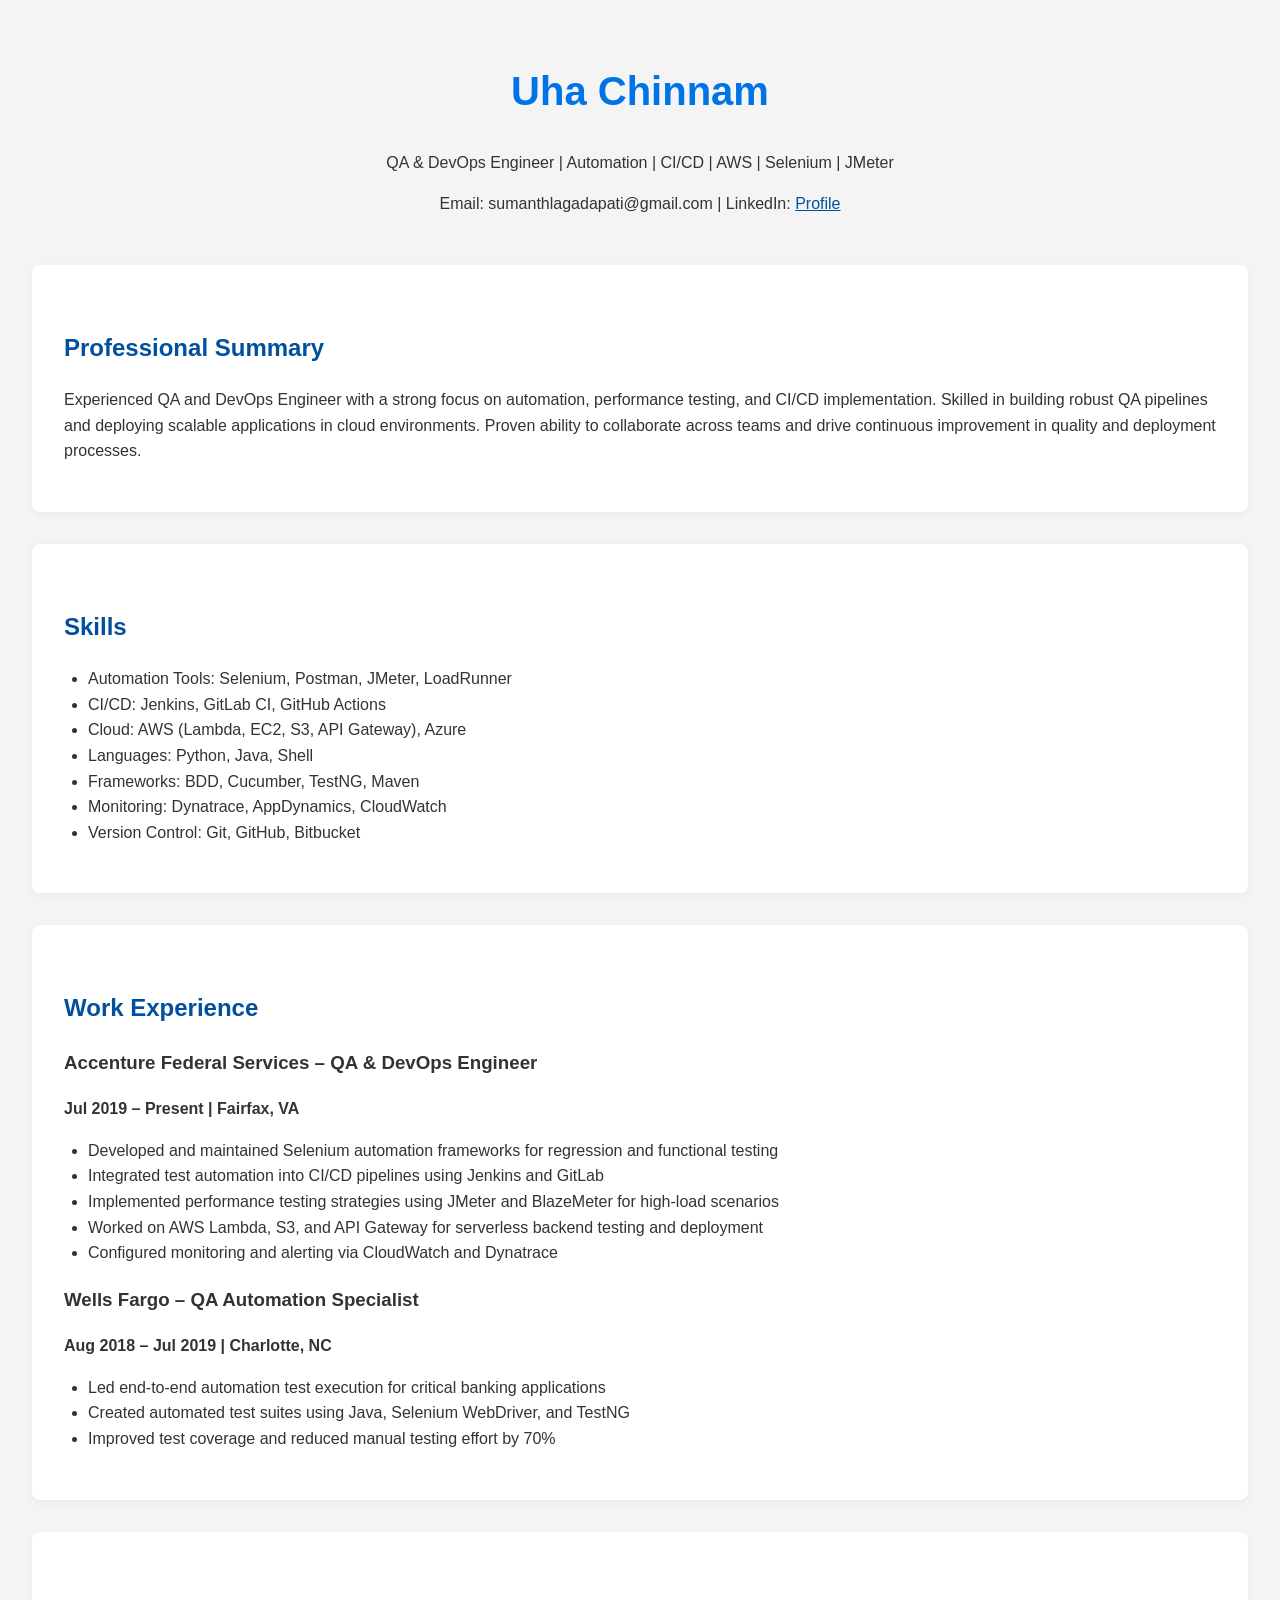
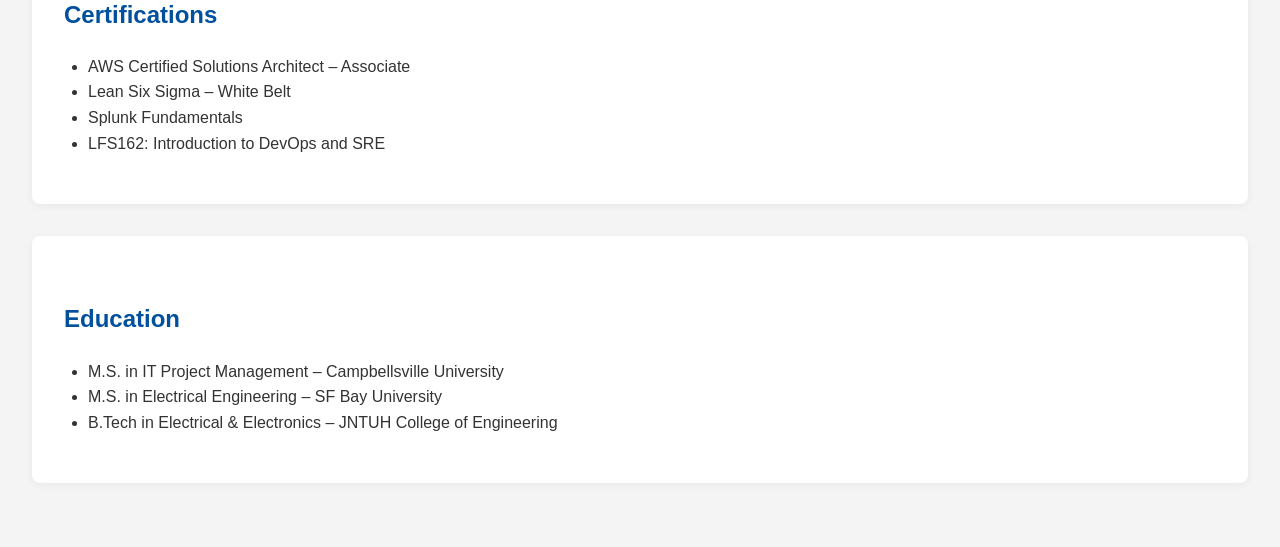
==== index.html @ 2aa6475f "Create index.html" ====
<!DOCTYPE html>
<html lang="en">
<head>
  <meta charset="UTF-8">
  <meta name="viewport" content="width=device-width, initial-scale=1.0">
  <title>Uha Chinnam | DevOps & QA Portfolio</title>
  <style>
    body { font-family: Arial, sans-serif; margin: 0; padding: 2rem; line-height: 1.6; background: #f4f4f4; color: #333; }
    header { text-align: center; margin-bottom: 3rem; }
    h1 { font-size: 2.5rem; color: #0073e6; }
    h2 { color: #00509e; margin-top: 2rem; }
    section { background: white; padding: 2rem; margin-bottom: 2rem; border-radius: 8px; box-shadow: 0 2px 8px rgba(0,0,0,0.05); }
    ul { list-style-type: disc; padding-left: 1.5rem; }
    a { color: #00509e; }
  </style>
</head>
<body>
  <header>
    <h1>Uha Chinnam</h1>
    <p>QA & DevOps Engineer | Automation | CI/CD | AWS | Selenium | JMeter</p>
    <p>Email: sumanthlagadapati@gmail.com | LinkedIn: <a href="https://linkedin.com/in/sumanthlagadapati">Profile</a></p>
  </header>

  <section>
    <h2>Professional Summary</h2>
    <p>Experienced QA and DevOps Engineer with a strong focus on automation, performance testing, and CI/CD implementation. Skilled in building robust QA pipelines and deploying scalable applications in cloud environments. Proven ability to collaborate across teams and drive continuous improvement in quality and deployment processes.</p>
  </section>

  <section>
    <h2>Skills</h2>
    <ul>
      <li>Automation Tools: Selenium, Postman, JMeter, LoadRunner</li>
      <li>CI/CD: Jenkins, GitLab CI, GitHub Actions</li>
      <li>Cloud: AWS (Lambda, EC2, S3, API Gateway), Azure</li>
      <li>Languages: Python, Java, Shell</li>
      <li>Frameworks: BDD, Cucumber, TestNG, Maven</li>
      <li>Monitoring: Dynatrace, AppDynamics, CloudWatch</li>
      <li>Version Control: Git, GitHub, Bitbucket</li>
    </ul>
  </section>

  <section>
    <h2>Work Experience</h2>
    <h3>Accenture Federal Services – QA & DevOps Engineer</h3>
    <p><strong>Jul 2019 – Present | Fairfax, VA</strong></p>
    <ul>
      <li>Developed and maintained Selenium automation frameworks for regression and functional testing</li>
      <li>Integrated test automation into CI/CD pipelines using Jenkins and GitLab</li>
      <li>Implemented performance testing strategies using JMeter and BlazeMeter for high-load scenarios</li>
      <li>Worked on AWS Lambda, S3, and API Gateway for serverless backend testing and deployment</li>
      <li>Configured monitoring and alerting via CloudWatch and Dynatrace</li>
    </ul>

    <h3>Wells Fargo – QA Automation Specialist</h3>
    <p><strong>Aug 2018 – Jul 2019 | Charlotte, NC</strong></p>
    <ul>
      <li>Led end-to-end automation test execution for critical banking applications</li>
      <li>Created automated test suites using Java, Selenium WebDriver, and TestNG</li>
      <li>Improved test coverage and reduced manual testing effort by 70%</li>
    </ul>
  </section>

  <section>
    <h2>Certifications</h2>
    <ul>
      <li>AWS Certified Solutions Architect – Associate</li>
      <li>Lean Six Sigma – White Belt</li>
      <li>Splunk Fundamentals</li>
      <li>LFS162: Introduction to DevOps and SRE</li>
    </ul>
  </section>

  <section>
    <h2>Education</h2>
    <ul>
      <li>M.S. in IT Project Management – Campbellsville University</li>
      <li>M.S. in Electrical Engineering – SF Bay University</li>
      <li>B.Tech in Electrical & Electronics – JNTUH College of Engineering</li>
    </ul>
  </section>
</body>
</html>
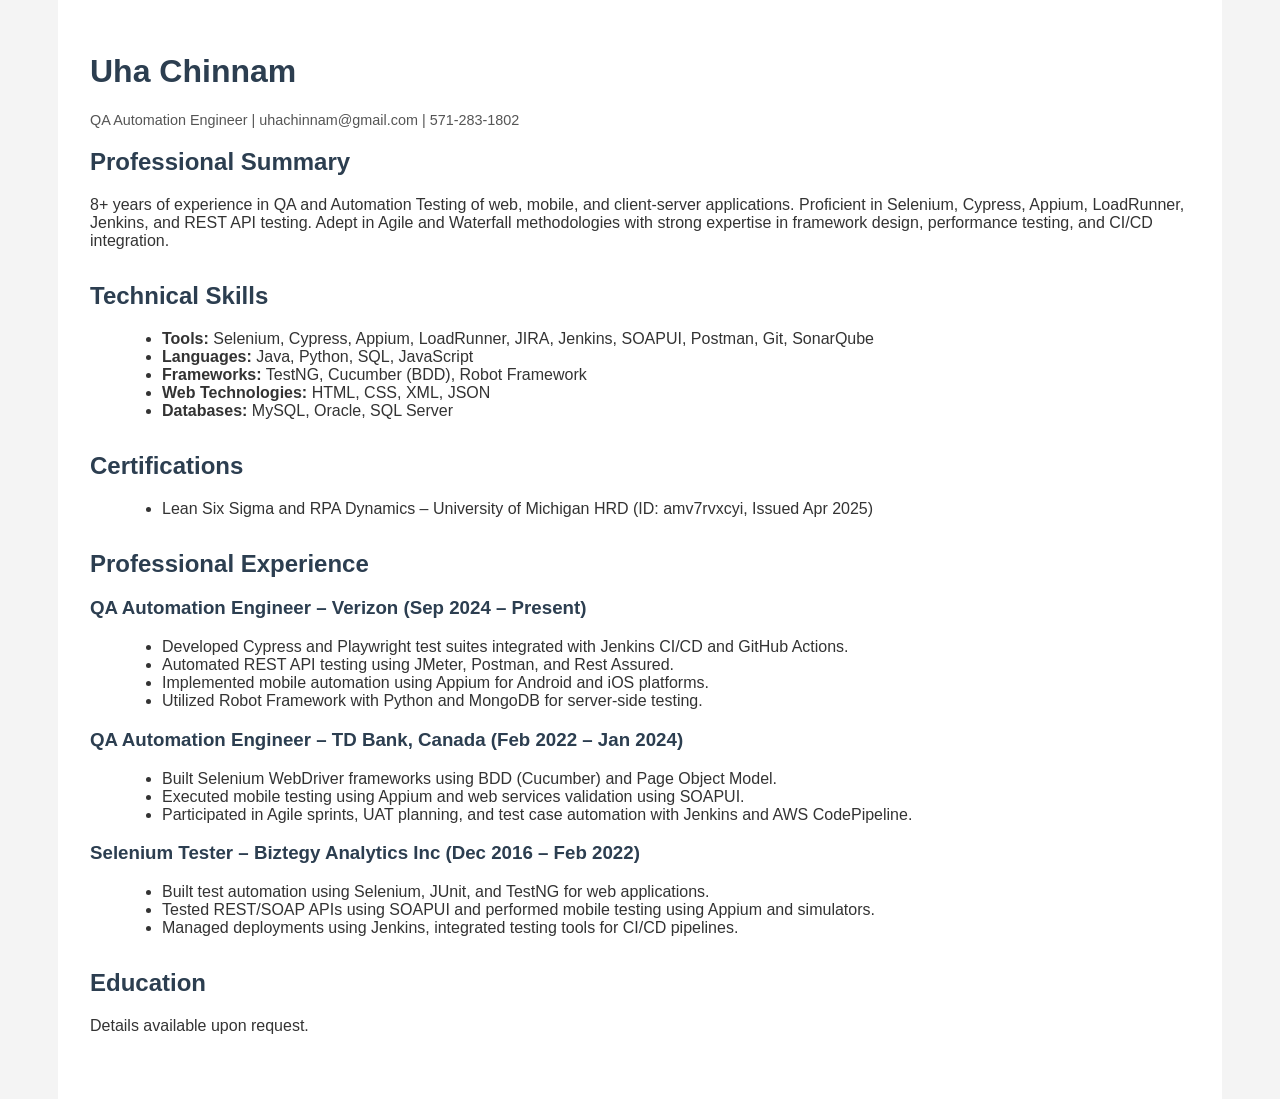
==== commit 88a06c5a: "Update index.html" ====
--- a/index.html
+++ b/index.html
@@ -1,82 +1,79 @@
 <!DOCTYPE html>
 <html lang="en">
 <head>
-  <meta charset="UTF-8">
-  <meta name="viewport" content="width=device-width, initial-scale=1.0">
-  <title>Uha Chinnam | DevOps & QA Portfolio</title>
-  <style>
-    body { font-family: Arial, sans-serif; margin: 0; padding: 2rem; line-height: 1.6; background: #f4f4f4; color: #333; }
-    header { text-align: center; margin-bottom: 3rem; }
-    h1 { font-size: 2.5rem; color: #0073e6; }
-    h2 { color: #00509e; margin-top: 2rem; }
-    section { background: white; padding: 2rem; margin-bottom: 2rem; border-radius: 8px; box-shadow: 0 2px 8px rgba(0,0,0,0.05); }
-    ul { list-style-type: disc; padding-left: 1.5rem; }
-    a { color: #00509e; }
-  </style>
+    <meta charset="UTF-8">
+    <meta name="viewport" content="width=device-width, initial-scale=1.0">
+    <title>Uha Chinnam | QA Automation Engineer</title>
+    <style>
+        body { font-family: Arial, sans-serif; margin: 0; padding: 0; background: #f4f4f4; color: #333; }
+        .container { width: 90%; max-width: 1100px; margin: auto; padding: 2rem; background: #fff; }
+        h1, h2, h3 { color: #2c3e50; }
+        .section { margin-bottom: 2rem; }
+        ul { list-style-type: disc; margin-left: 2rem; }
+        .contact { font-size: 0.9rem; color: #555; }
+    </style>
 </head>
 <body>
-  <header>
-    <h1>Uha Chinnam</h1>
-    <p>QA & DevOps Engineer | Automation | CI/CD | AWS | Selenium | JMeter</p>
-    <p>Email: sumanthlagadapati@gmail.com | LinkedIn: <a href="https://linkedin.com/in/sumanthlagadapati">Profile</a></p>
-  </header>
+<div class="container">
+    <header>
+        <h1>Uha Chinnam</h1>
+        <p class="contact">QA Automation Engineer | uhachinnam@gmail.com | 571-283-1802</p>
+    </header>
 
-  <section>
-    <h2>Professional Summary</h2>
-    <p>Experienced QA and DevOps Engineer with a strong focus on automation, performance testing, and CI/CD implementation. Skilled in building robust QA pipelines and deploying scalable applications in cloud environments. Proven ability to collaborate across teams and drive continuous improvement in quality and deployment processes.</p>
-  </section>
+    <section class="section">
+        <h2>Professional Summary</h2>
+        <p>8+ years of experience in QA and Automation Testing of web, mobile, and client-server applications. Proficient in Selenium, Cypress, Appium, LoadRunner, Jenkins, and REST API testing. Adept in Agile and Waterfall methodologies with strong expertise in framework design, performance testing, and CI/CD integration.</p>
+    </section>
 
-  <section>
-    <h2>Skills</h2>
-    <ul>
-      <li>Automation Tools: Selenium, Postman, JMeter, LoadRunner</li>
-      <li>CI/CD: Jenkins, GitLab CI, GitHub Actions</li>
-      <li>Cloud: AWS (Lambda, EC2, S3, API Gateway), Azure</li>
-      <li>Languages: Python, Java, Shell</li>
-      <li>Frameworks: BDD, Cucumber, TestNG, Maven</li>
-      <li>Monitoring: Dynatrace, AppDynamics, CloudWatch</li>
-      <li>Version Control: Git, GitHub, Bitbucket</li>
-    </ul>
-  </section>
+    <section class="section">
+        <h2>Technical Skills</h2>
+        <ul>
+            <li><strong>Tools:</strong> Selenium, Cypress, Appium, LoadRunner, JIRA, Jenkins, SOAPUI, Postman, Git, SonarQube</li>
+            <li><strong>Languages:</strong> Java, Python, SQL, JavaScript</li>
+            <li><strong>Frameworks:</strong> TestNG, Cucumber (BDD), Robot Framework</li>
+            <li><strong>Web Technologies:</strong> HTML, CSS, XML, JSON</li>
+            <li><strong>Databases:</strong> MySQL, Oracle, SQL Server</li>
+        </ul>
+    </section>
 
-  <section>
-    <h2>Work Experience</h2>
-    <h3>Accenture Federal Services – QA & DevOps Engineer</h3>
-    <p><strong>Jul 2019 – Present | Fairfax, VA</strong></p>
-    <ul>
-      <li>Developed and maintained Selenium automation frameworks for regression and functional testing</li>
-      <li>Integrated test automation into CI/CD pipelines using Jenkins and GitLab</li>
-      <li>Implemented performance testing strategies using JMeter and BlazeMeter for high-load scenarios</li>
-      <li>Worked on AWS Lambda, S3, and API Gateway for serverless backend testing and deployment</li>
-      <li>Configured monitoring and alerting via CloudWatch and Dynatrace</li>
-    </ul>
+    <section class="section">
+        <h2>Certifications</h2>
+        <ul>
+            <li>Lean Six Sigma and RPA Dynamics – University of Michigan HRD (ID: amv7rvxcyi, Issued Apr 2025)</li>
+        </ul>
+    </section>
 
-    <h3>Wells Fargo – QA Automation Specialist</h3>
-    <p><strong>Aug 2018 – Jul 2019 | Charlotte, NC</strong></p>
-    <ul>
-      <li>Led end-to-end automation test execution for critical banking applications</li>
-      <li>Created automated test suites using Java, Selenium WebDriver, and TestNG</li>
-      <li>Improved test coverage and reduced manual testing effort by 70%</li>
-    </ul>
-  </section>
+    <section class="section">
+        <h2>Professional Experience</h2>
 
-  <section>
-    <h2>Certifications</h2>
-    <ul>
-      <li>AWS Certified Solutions Architect – Associate</li>
-      <li>Lean Six Sigma – White Belt</li>
-      <li>Splunk Fundamentals</li>
-      <li>LFS162: Introduction to DevOps and SRE</li>
-    </ul>
-  </section>
+        <h3>QA Automation Engineer – Verizon (Sep 2024 – Present)</h3>
+        <ul>
+            <li>Developed Cypress and Playwright test suites integrated with Jenkins CI/CD and GitHub Actions.</li>
+            <li>Automated REST API testing using JMeter, Postman, and Rest Assured.</li>
+            <li>Implemented mobile automation using Appium for Android and iOS platforms.</li>
+            <li>Utilized Robot Framework with Python and MongoDB for server-side testing.</li>
+        </ul>
 
-  <section>
-    <h2>Education</h2>
-    <ul>
-      <li>M.S. in IT Project Management – Campbellsville University</li>
-      <li>M.S. in Electrical Engineering – SF Bay University</li>
-      <li>B.Tech in Electrical & Electronics – JNTUH College of Engineering</li>
-    </ul>
-  </section>
+        <h3>QA Automation Engineer – TD Bank, Canada (Feb 2022 – Jan 2024)</h3>
+        <ul>
+            <li>Built Selenium WebDriver frameworks using BDD (Cucumber) and Page Object Model.</li>
+            <li>Executed mobile testing using Appium and web services validation using SOAPUI.</li>
+            <li>Participated in Agile sprints, UAT planning, and test case automation with Jenkins and AWS CodePipeline.</li>
+        </ul>
+
+        <h3>Selenium Tester – Biztegy Analytics Inc (Dec 2016 – Feb 2022)</h3>
+        <ul>
+            <li>Built test automation using Selenium, JUnit, and TestNG for web applications.</li>
+            <li>Tested REST/SOAP APIs using SOAPUI and performed mobile testing using Appium and simulators.</li>
+            <li>Managed deployments using Jenkins, integrated testing tools for CI/CD pipelines.</li>
+        </ul>
+    </section>
+
+    <section class="section">
+        <h2>Education</h2>
+        <p>Details available upon request.</p>
+    </section>
+
+</div>
 </body>
 </html>
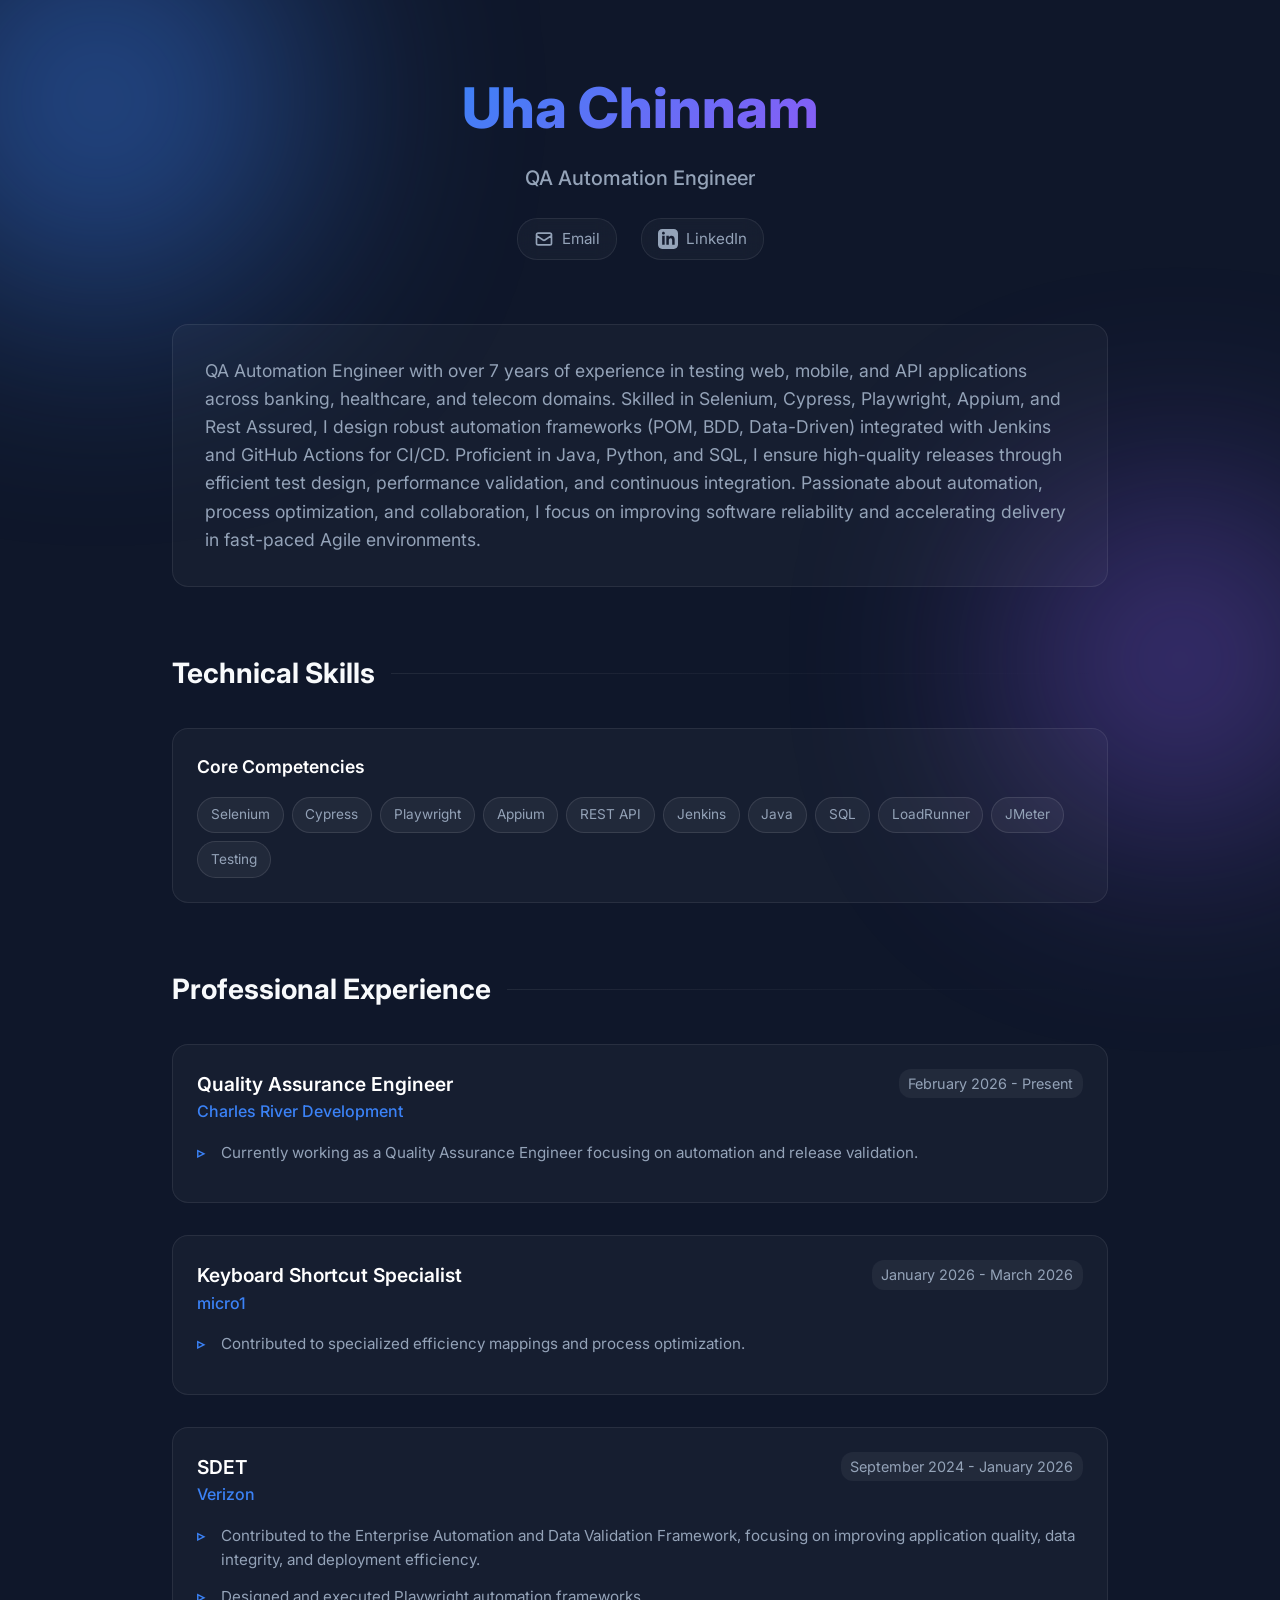
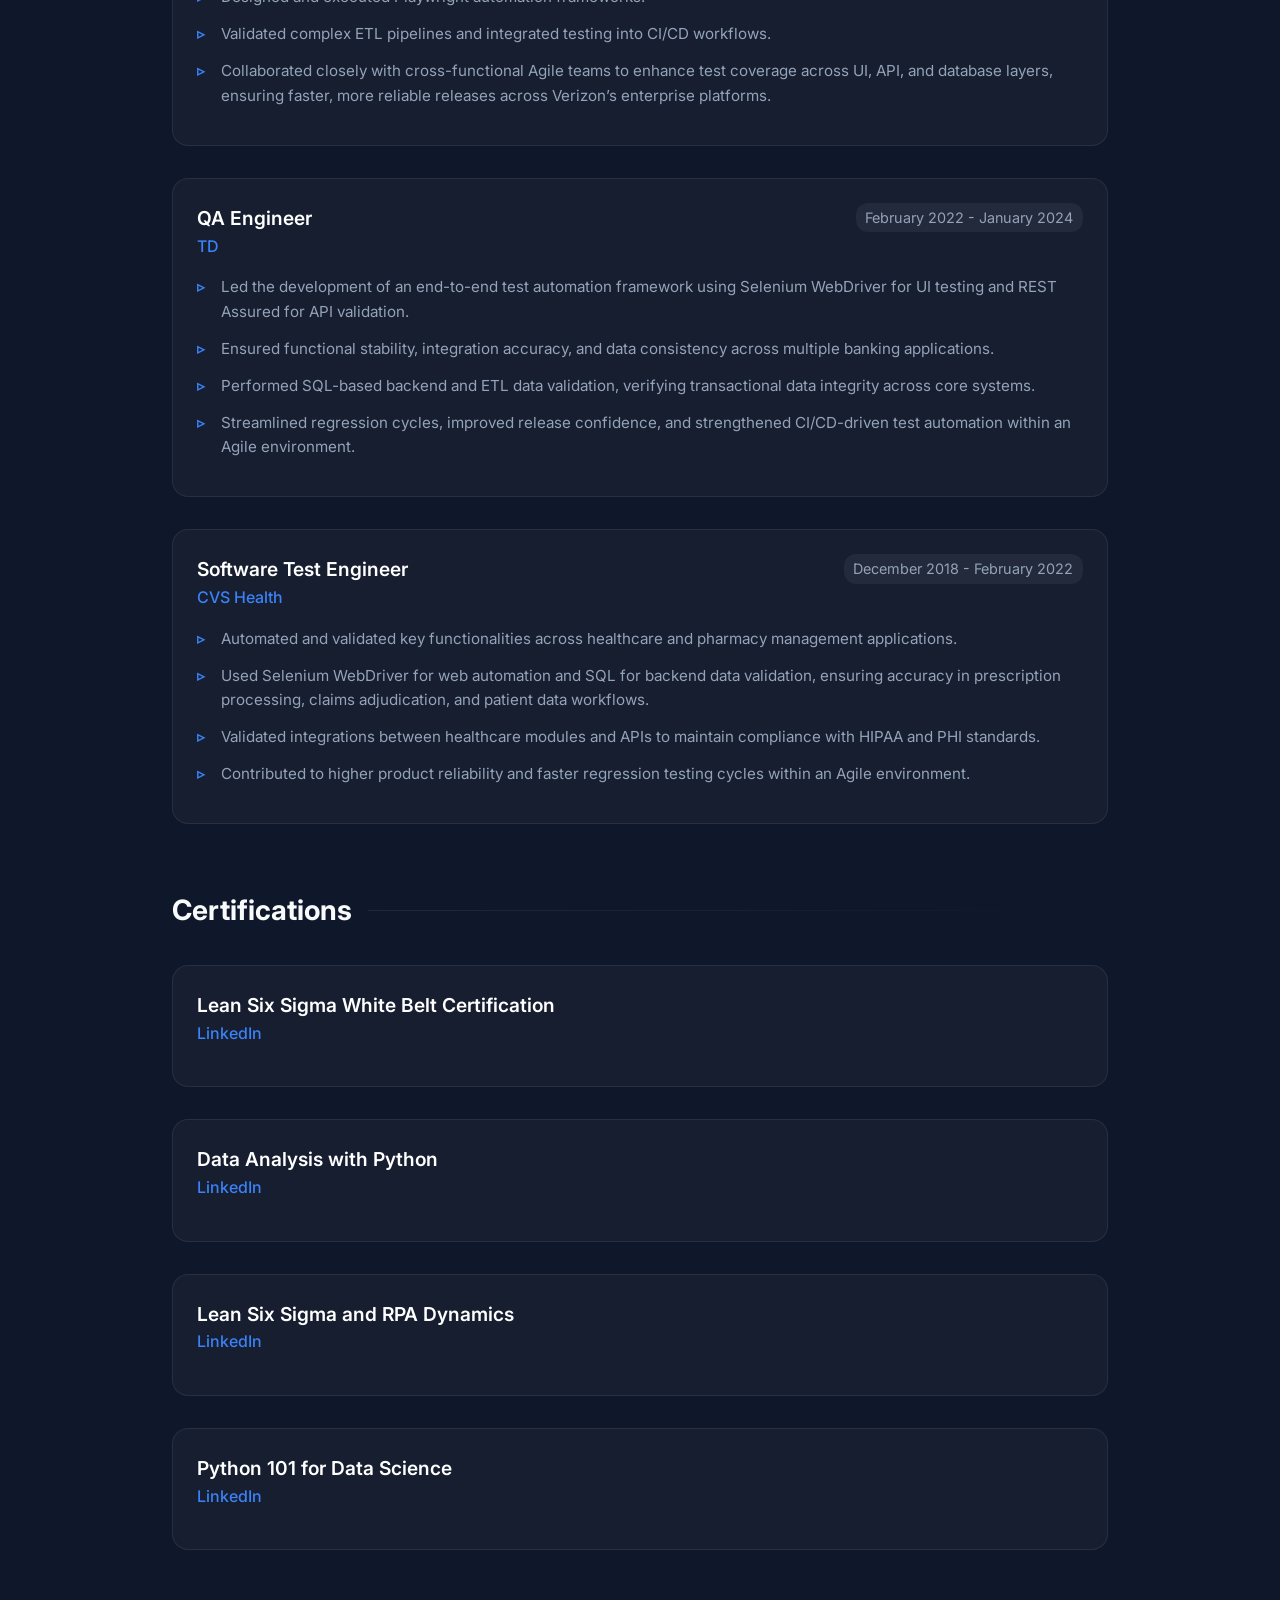
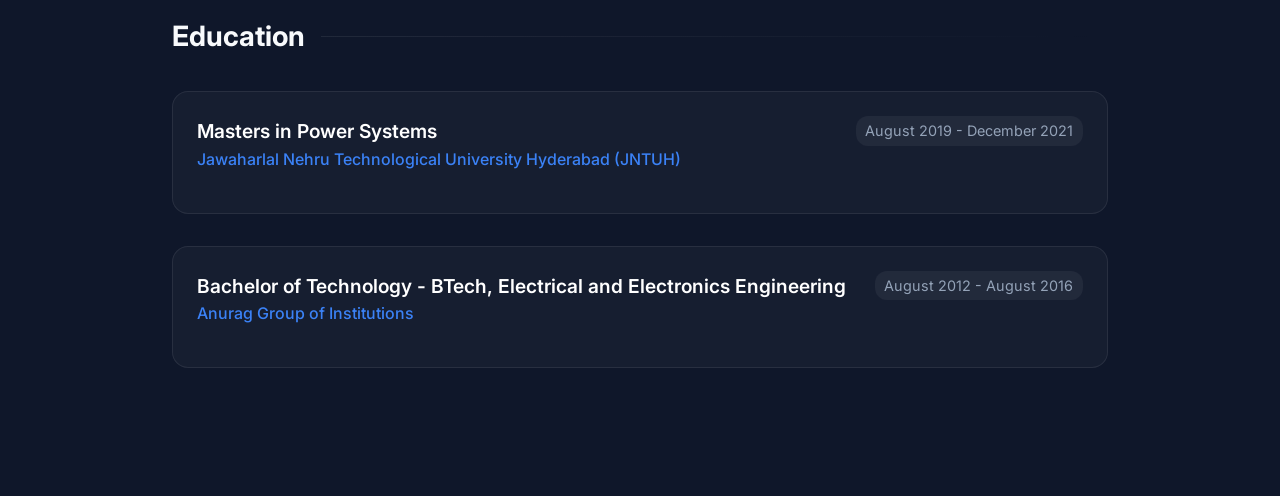
==== commit 02e04bdf: "Update portfolio design and LinkedIn data" ====
--- a/index.html
+++ b/index.html
@@ -4,76 +4,268 @@
     <meta charset="UTF-8">
     <meta name="viewport" content="width=device-width, initial-scale=1.0">
     <title>Uha Chinnam | QA Automation Engineer</title>
-    <style>
-        body { font-family: Arial, sans-serif; margin: 0; padding: 0; background: #f4f4f4; color: #333; }
-        .container { width: 90%; max-width: 1100px; margin: auto; padding: 2rem; background: #fff; }
-        h1, h2, h3 { color: #2c3e50; }
-        .section { margin-bottom: 2rem; }
-        ul { list-style-type: disc; margin-left: 2rem; }
-        .contact { font-size: 0.9rem; color: #555; }
-    </style>
+    <!-- Google Fonts -->
+    <link rel="preconnect" href="https://fonts.googleapis.com">
+    <link rel="preconnect" href="https://fonts.gstatic.com" crossorigin>
+    <link href="https://fonts.googleapis.com/css2?family=Inter:wght@300;400;500;600;700;800&display=swap" rel="stylesheet">
+    <link rel="stylesheet" href="static/style.css">
+    
+    <!-- SEO Optimization -->
+    <meta name="description" content="QA Automation Engineer with over 7 years of experience in testing web, mobile, and API applications across banking, healthcare, and telecom domains. S...">
 </head>
 <body>
-<div class="container">
-    <header>
-        <h1>Uha Chinnam</h1>
-        <p class="contact">QA Automation Engineer | uhachinnam@gmail.com | 571-283-1802</p>
-    </header>
-
-    <section class="section">
-        <h2>Professional Summary</h2>
-        <p>8+ years of experience in QA and Automation Testing of web, mobile, and client-server applications. Proficient in Selenium, Cypress, Appium, LoadRunner, Jenkins, and REST API testing. Adept in Agile and Waterfall methodologies with strong expertise in framework design, performance testing, and CI/CD integration.</p>
-    </section>
-
-    <section class="section">
-        <h2>Technical Skills</h2>
-        <ul>
-            <li><strong>Tools:</strong> Selenium, Cypress, Appium, LoadRunner, JIRA, Jenkins, SOAPUI, Postman, Git, SonarQube</li>
-            <li><strong>Languages:</strong> Java, Python, SQL, JavaScript</li>
-            <li><strong>Frameworks:</strong> TestNG, Cucumber (BDD), Robot Framework</li>
-            <li><strong>Web Technologies:</strong> HTML, CSS, XML, JSON</li>
-            <li><strong>Databases:</strong> MySQL, Oracle, SQL Server</li>
-        </ul>
-    </section>
-
-    <section class="section">
-        <h2>Certifications</h2>
-        <ul>
-            <li>Lean Six Sigma and RPA Dynamics – University of Michigan HRD (ID: amv7rvxcyi, Issued Apr 2025)</li>
-        </ul>
-    </section>
-
-    <section class="section">
-        <h2>Professional Experience</h2>
-
-        <h3>QA Automation Engineer – Verizon (Sep 2024 – Present)</h3>
-        <ul>
-            <li>Developed Cypress and Playwright test suites integrated with Jenkins CI/CD and GitHub Actions.</li>
-            <li>Automated REST API testing using JMeter, Postman, and Rest Assured.</li>
-            <li>Implemented mobile automation using Appium for Android and iOS platforms.</li>
-            <li>Utilized Robot Framework with Python and MongoDB for server-side testing.</li>
-        </ul>
-
-        <h3>QA Automation Engineer – TD Bank, Canada (Feb 2022 – Jan 2024)</h3>
-        <ul>
-            <li>Built Selenium WebDriver frameworks using BDD (Cucumber) and Page Object Model.</li>
-            <li>Executed mobile testing using Appium and web services validation using SOAPUI.</li>
-            <li>Participated in Agile sprints, UAT planning, and test case automation with Jenkins and AWS CodePipeline.</li>
-        </ul>
-
-        <h3>Selenium Tester – Biztegy Analytics Inc (Dec 2016 – Feb 2022)</h3>
-        <ul>
-            <li>Built test automation using Selenium, JUnit, and TestNG for web applications.</li>
-            <li>Tested REST/SOAP APIs using SOAPUI and performed mobile testing using Appium and simulators.</li>
-            <li>Managed deployments using Jenkins, integrated testing tools for CI/CD pipelines.</li>
-        </ul>
-    </section>
-
-    <section class="section">
-        <h2>Education</h2>
-        <p>Details available upon request.</p>
-    </section>
-
-</div>
+    <!-- Background Effects -->
+    <div class="bg-blob blob-1"></div>
+    <div class="bg-blob blob-2"></div>
+
+    <div class="container">
+        <!-- Header Section -->
+        <header>
+            <h1>Uha Chinnam</h1>
+            <div class="title-role">QA Automation Engineer</div>
+            <div class="contact-info">
+                
+                <a href="mailto:uhachinnam@gmail.com" class="contact-link">
+                    <svg width="20" height="20" fill="none" stroke="currentColor" viewBox="0 0 24 24"><path stroke-linecap="round" stroke-linejoin="round" stroke-width="2" d="M3 8l7.89 5.26a2 2 0 002.22 0L21 8M5 19h14a2 2 0 002-2V7a2 2 0 00-2-2H5a2 2 0 00-2 2v10a2 2 0 002 2z"></path></svg>
+                    Email
+                </a>
+                
+                
+                
+                
+                <a href="https://www.linkedin.com/in/uha-chinnam" target="_blank" rel="noopener noreferrer" class="contact-link">
+                    <svg width="20" height="20" fill="currentColor" viewBox="0 0 24 24"><path d="M19 0h-14c-2.761 0-5 2.239-5 5v14c0 2.761 2.239 5 5 5h14c2.762 0 5-2.239 5-5v-14c0-2.761-2.238-5-5-5zm-11 19h-3v-11h3v11zm-1.5-12.268c-.966 0-1.75-.79-1.75-1.764s.784-1.764 1.75-1.764 1.75.79 1.75 1.764-.783 1.764-1.75 1.764zm13.5 12.268h-3v-5.604c0-3.368-4-3.113-4 0v5.604h-3v-11h3v1.765c1.396-2.586 7-2.777 7 2.476v6.759z"/></svg>
+                    LinkedIn
+                </a>
+                
+            </div>
+        </header>
+
+        <!-- Professional Summary -->
+        <section>
+            <div class="summary-text">
+                QA Automation Engineer with over 7 years of experience in testing web, mobile, and API applications across banking, healthcare, and telecom domains. Skilled in Selenium, Cypress, Playwright, Appium, and Rest Assured, I design robust automation frameworks (POM, BDD, Data-Driven) integrated with Jenkins and GitHub Actions for CI/CD. Proficient in Java, Python, and SQL, I ensure high-quality releases through efficient test design, performance validation, and continuous integration. Passionate about automation, process optimization, and collaboration, I focus on improving software reliability and accelerating delivery in fast-paced Agile environments.
+            </div>
+        </section>
+
+        <!-- Technical Skills -->
+        <section>
+            <h2>Technical Skills</h2>
+            <div class="skills-grid">
+                
+                <div class="glass-card">
+                    <h3>Core Competencies</h3>
+                    <div class="tag-list">
+                        
+                        <span class="tag">Selenium</span>
+                        
+                        <span class="tag">Cypress</span>
+                        
+                        <span class="tag">Playwright</span>
+                        
+                        <span class="tag">Appium</span>
+                        
+                        <span class="tag">REST API</span>
+                        
+                        <span class="tag">Jenkins</span>
+                        
+                        <span class="tag">Java</span>
+                        
+                        <span class="tag">SQL</span>
+                        
+                        <span class="tag">LoadRunner</span>
+                        
+                        <span class="tag">JMeter</span>
+                        
+                        <span class="tag">Testing</span>
+                        
+                    </div>
+                </div>
+                
+            </div>
+        </section>
+
+        <!-- Experience -->
+        <section>
+            <h2>Professional Experience</h2>
+            <div class="experience-list">
+                
+                <div class="glass-card">
+                    <div class="exp-header">
+                        <div>
+                            <div class="exp-role">Quality Assurance Engineer</div>
+                            <div class="exp-company">Charles River Development</div>
+                        </div>
+                        <div class="exp-date">February 2026 - Present</div>
+                    </div>
+                    <ul class="exp-details">
+                        
+                        <li>Currently working as a Quality Assurance Engineer focusing on automation and release validation.</li>
+                        
+                    </ul>
+                </div>
+                
+                <div class="glass-card">
+                    <div class="exp-header">
+                        <div>
+                            <div class="exp-role">Keyboard Shortcut Specialist</div>
+                            <div class="exp-company">micro1</div>
+                        </div>
+                        <div class="exp-date">January 2026 - March 2026</div>
+                    </div>
+                    <ul class="exp-details">
+                        
+                        <li>Contributed to specialized efficiency mappings and process optimization.</li>
+                        
+                    </ul>
+                </div>
+                
+                <div class="glass-card">
+                    <div class="exp-header">
+                        <div>
+                            <div class="exp-role">SDET</div>
+                            <div class="exp-company">Verizon</div>
+                        </div>
+                        <div class="exp-date">September 2024 - January 2026</div>
+                    </div>
+                    <ul class="exp-details">
+                        
+                        <li>Contributed to the Enterprise Automation and Data Validation Framework, focusing on improving application quality, data integrity, and deployment efficiency.</li>
+                        
+                        <li>Designed and executed Playwright automation frameworks.</li>
+                        
+                        <li>Validated complex ETL pipelines and integrated testing into CI/CD workflows.</li>
+                        
+                        <li>Collaborated closely with cross-functional Agile teams to enhance test coverage across UI, API, and database layers, ensuring faster, more reliable releases across Verizon’s enterprise platforms.</li>
+                        
+                    </ul>
+                </div>
+                
+                <div class="glass-card">
+                    <div class="exp-header">
+                        <div>
+                            <div class="exp-role">QA Engineer</div>
+                            <div class="exp-company">TD</div>
+                        </div>
+                        <div class="exp-date">February 2022 - January 2024</div>
+                    </div>
+                    <ul class="exp-details">
+                        
+                        <li>Led the development of an end-to-end test automation framework using Selenium WebDriver for UI testing and REST Assured for API validation.</li>
+                        
+                        <li>Ensured functional stability, integration accuracy, and data consistency across multiple banking applications.</li>
+                        
+                        <li>Performed SQL-based backend and ETL data validation, verifying transactional data integrity across core systems.</li>
+                        
+                        <li>Streamlined regression cycles, improved release confidence, and strengthened CI/CD-driven test automation within an Agile environment.</li>
+                        
+                    </ul>
+                </div>
+                
+                <div class="glass-card">
+                    <div class="exp-header">
+                        <div>
+                            <div class="exp-role">Software Test Engineer</div>
+                            <div class="exp-company">CVS Health</div>
+                        </div>
+                        <div class="exp-date">December 2018 - February 2022</div>
+                    </div>
+                    <ul class="exp-details">
+                        
+                        <li>Automated and validated key functionalities across healthcare and pharmacy management applications.</li>
+                        
+                        <li>Used Selenium WebDriver for web automation and SQL for backend data validation, ensuring accuracy in prescription processing, claims adjudication, and patient data workflows.</li>
+                        
+                        <li>Validated integrations between healthcare modules and APIs to maintain compliance with HIPAA and PHI standards.</li>
+                        
+                        <li>Contributed to higher product reliability and faster regression testing cycles within an Agile environment.</li>
+                        
+                    </ul>
+                </div>
+                
+            </div>
+        </section>
+
+        <!-- Certifications -->
+        
+        <section>
+            <h2>Certifications</h2>
+            <div class="experience-list">
+                
+                <div class="glass-card">
+                    <div class="exp-header">
+                        <div>
+                            <div class="exp-role">Lean Six Sigma White Belt Certification</div>
+                            <div class="exp-company">LinkedIn</div>
+                        </div>
+                    </div>
+                    
+                </div>
+                
+                <div class="glass-card">
+                    <div class="exp-header">
+                        <div>
+                            <div class="exp-role">Data Analysis with Python</div>
+                            <div class="exp-company">LinkedIn</div>
+                        </div>
+                    </div>
+                    
+                </div>
+                
+                <div class="glass-card">
+                    <div class="exp-header">
+                        <div>
+                            <div class="exp-role">Lean Six Sigma and RPA Dynamics</div>
+                            <div class="exp-company">LinkedIn</div>
+                        </div>
+                    </div>
+                    
+                </div>
+                
+                <div class="glass-card">
+                    <div class="exp-header">
+                        <div>
+                            <div class="exp-role">Python 101 for Data Science</div>
+                            <div class="exp-company">LinkedIn</div>
+                        </div>
+                    </div>
+                    
+                </div>
+                
+            </div>
+        </section>
+        
+
+        <!-- Education -->
+        
+        <section>
+            <h2>Education</h2>
+            <div class="experience-list">
+                
+                <div class="glass-card">
+                    <div class="exp-header">
+                        <div>
+                            <div class="exp-role">Masters in Power Systems</div>
+                            <div class="exp-company">Jawaharlal Nehru Technological University Hyderabad (JNTUH)</div>
+                        </div>
+                        <div class="exp-date">August 2019 - December 2021</div>
+                    </div>
+                </div>
+                
+                <div class="glass-card">
+                    <div class="exp-header">
+                        <div>
+                            <div class="exp-role">Bachelor of Technology - BTech, Electrical and Electronics Engineering</div>
+                            <div class="exp-company">Anurag Group of Institutions</div>
+                        </div>
+                        <div class="exp-date">August 2012 - August 2016</div>
+                    </div>
+                </div>
+                
+            </div>
+        </section>
+        
+
+    </div>
 </body>
-</html>
+</html>
--- a/static/style.css
+++ b/static/style.css
@@ -0,0 +1,267 @@
+:root {
+  --bg-color: #0f172a;
+  --text-primary: #f8fafc;
+  --text-secondary: #94a3b8;
+  --accent-gradient: linear-gradient(135deg, #3b82f6 0%, #8b5cf6 100%);
+  --card-bg: rgba(255, 255, 255, 0.03);
+  --card-border: rgba(255, 255, 255, 0.08);
+  --hover-bg: rgba(255, 255, 255, 0.08);
+}
+
+* {
+  margin: 0;
+  padding: 0;
+  box-sizing: border-box;
+  font-family: 'Inter', -apple-system, BlinkMacSystemFont, 'Segoe UI', Roboto, Helvetica, Arial, sans-serif;
+}
+
+body {
+  background-color: var(--bg-color);
+  color: var(--text-primary);
+  line-height: 1.6;
+  min-height: 100vh;
+  position: relative;
+  overflow-x: hidden;
+}
+
+/* Background blob effects */
+.bg-blob {
+  position: fixed;
+  border-radius: 50%;
+  filter: blur(120px);
+  z-index: -1;
+  opacity: 0.5;
+}
+
+.blob-1 {
+  background: #3b82f6;
+  width: 400px;
+  height: 400px;
+  top: -100px;
+  left: -100px;
+}
+
+.blob-2 {
+  background: #8b5cf6;
+  width: 300px;
+  height: 300px;
+  bottom: 10%;
+  right: -50px;
+}
+
+.container {
+  max-width: 1000px;
+  margin: 0 auto;
+  padding: 4rem 2rem;
+}
+
+header {
+  text-align: center;
+  margin-bottom: 4rem;
+  animation: fadeInDown 1s ease-out;
+}
+
+h1 {
+  font-size: 3.5rem;
+  font-weight: 800;
+  margin-bottom: 0.5rem;
+  background: var(--accent-gradient);
+  background-clip: text;
+  -webkit-background-clip: text;
+  -webkit-text-fill-color: transparent;
+  display: inline-block;
+}
+
+.title-role {
+  font-size: 1.25rem;
+  color: var(--text-secondary);
+  font-weight: 500;
+  margin-bottom: 1rem;
+}
+
+.contact-info {
+  display: flex;
+  justify-content: center;
+  gap: 1.5rem;
+  flex-wrap: wrap;
+  margin-top: 1.5rem;
+}
+
+.contact-link {
+  color: var(--text-secondary);
+  text-decoration: none;
+  font-size: 0.95rem;
+  padding: 0.5rem 1rem;
+  border: 1px solid var(--card-border);
+  border-radius: 20px;
+  background: var(--card-bg);
+  backdrop-filter: blur(10px);
+  transition: all 0.3s ease;
+  display: flex;
+  align-items: center;
+  gap: 0.5rem;
+}
+
+.contact-link:hover {
+  background: var(--hover-bg);
+  color: var(--text-primary);
+  transform: translateY(-2px);
+  border-color: rgba(255, 255, 255, 0.2);
+}
+
+section {
+  margin-bottom: 4rem;
+  animation: fadeInUp 1s ease-out forwards;
+  opacity: 0;
+}
+
+section:nth-child(2) { animation-delay: 0.2s; }
+section:nth-child(3) { animation-delay: 0.4s; }
+section:nth-child(4) { animation-delay: 0.6s; }
+section:nth-child(5) { animation-delay: 0.8s; }
+
+h2 {
+  font-size: 1.75rem;
+  margin-bottom: 2rem;
+  font-weight: 700;
+  display: flex;
+  align-items: center;
+  gap: 1rem;
+}
+
+h2::after {
+  content: '';
+  height: 1px;
+  flex-grow: 1;
+  background: linear-gradient(90deg, var(--card-border) 0%, transparent 100%);
+}
+
+.summary-text {
+  font-size: 1.1rem;
+  color: var(--text-secondary);
+  background: var(--card-bg);
+  border: 1px solid var(--card-border);
+  border-radius: 16px;
+  padding: 2rem;
+  backdrop-filter: blur(10px);
+}
+
+.skills-grid {
+  display: grid;
+  grid-template-columns: repeat(auto-fit, minmax(280px, 1fr));
+  gap: 1.5rem;
+}
+
+.glass-card {
+  background: var(--card-bg);
+  border: 1px solid var(--card-border);
+  border-radius: 16px;
+  padding: 1.5rem;
+  backdrop-filter: blur(10px);
+  transition: all 0.3s ease;
+}
+
+.glass-card:hover {
+  transform: translateY(-5px);
+  background: var(--hover-bg);
+  border-color: rgba(255, 255, 255, 0.15);
+  box-shadow: 0 10px 30px -10px rgba(0, 0, 0, 0.5);
+}
+
+.glass-card h3 {
+  font-size: 1.1rem;
+  color: #fff;
+  margin-bottom: 1rem;
+  font-weight: 600;
+}
+
+.tag-list {
+  display: flex;
+  flex-wrap: wrap;
+  gap: 0.5rem;
+}
+
+.tag {
+  background: rgba(255, 255, 255, 0.05);
+  border: 1px solid rgba(255, 255, 255, 0.1);
+  padding: 0.4rem 0.8rem;
+  border-radius: 20px;
+  font-size: 0.85rem;
+  color: var(--text-secondary);
+  transition: all 0.2s ease;
+}
+
+.tag:hover {
+  background: rgba(255, 255, 255, 0.1);
+  color: var(--text-primary);
+}
+
+.experience-list {
+  display: flex;
+  flex-direction: column;
+  gap: 2rem;
+}
+
+.exp-header {
+  display: flex;
+  justify-content: space-between;
+  align-items: flex-start;
+  margin-bottom: 1rem;
+  flex-wrap: wrap;
+  gap: 0.5rem;
+}
+
+.exp-role {
+  font-size: 1.2rem;
+  color: #fff;
+  font-weight: 600;
+}
+
+.exp-company {
+  color: #3b82f6;
+  font-weight: 500;
+}
+
+.exp-date {
+  font-size: 0.9rem;
+  color: var(--text-secondary);
+  background: rgba(255, 255, 255, 0.05);
+  padding: 0.2rem 0.6rem;
+  border-radius: 12px;
+}
+
+.exp-details {
+  list-style-type: none;
+}
+
+.exp-details li {
+  position: relative;
+  padding-left: 1.5rem;
+  color: var(--text-secondary);
+  margin-bottom: 0.8rem;
+  font-size: 0.95rem;
+}
+
+.exp-details li::before {
+  content: '▹';
+  position: absolute;
+  left: 0;
+  color: #3b82f6;
+  font-weight: bold;
+}
+
+@keyframes fadeInDown {
+  from { opacity: 0; transform: translateY(-20px); }
+  to { opacity: 1; transform: translateY(0); }
+}
+
+@keyframes fadeInUp {
+  from { opacity: 0; transform: translateY(20px); }
+  to { opacity: 1; transform: translateY(0); }
+}
+
+@media (max-width: 768px) {
+  h1 { font-size: 2.5rem; }
+  .container { padding: 2rem 1rem; }
+  .exp-header { flex-direction: column; }
+}
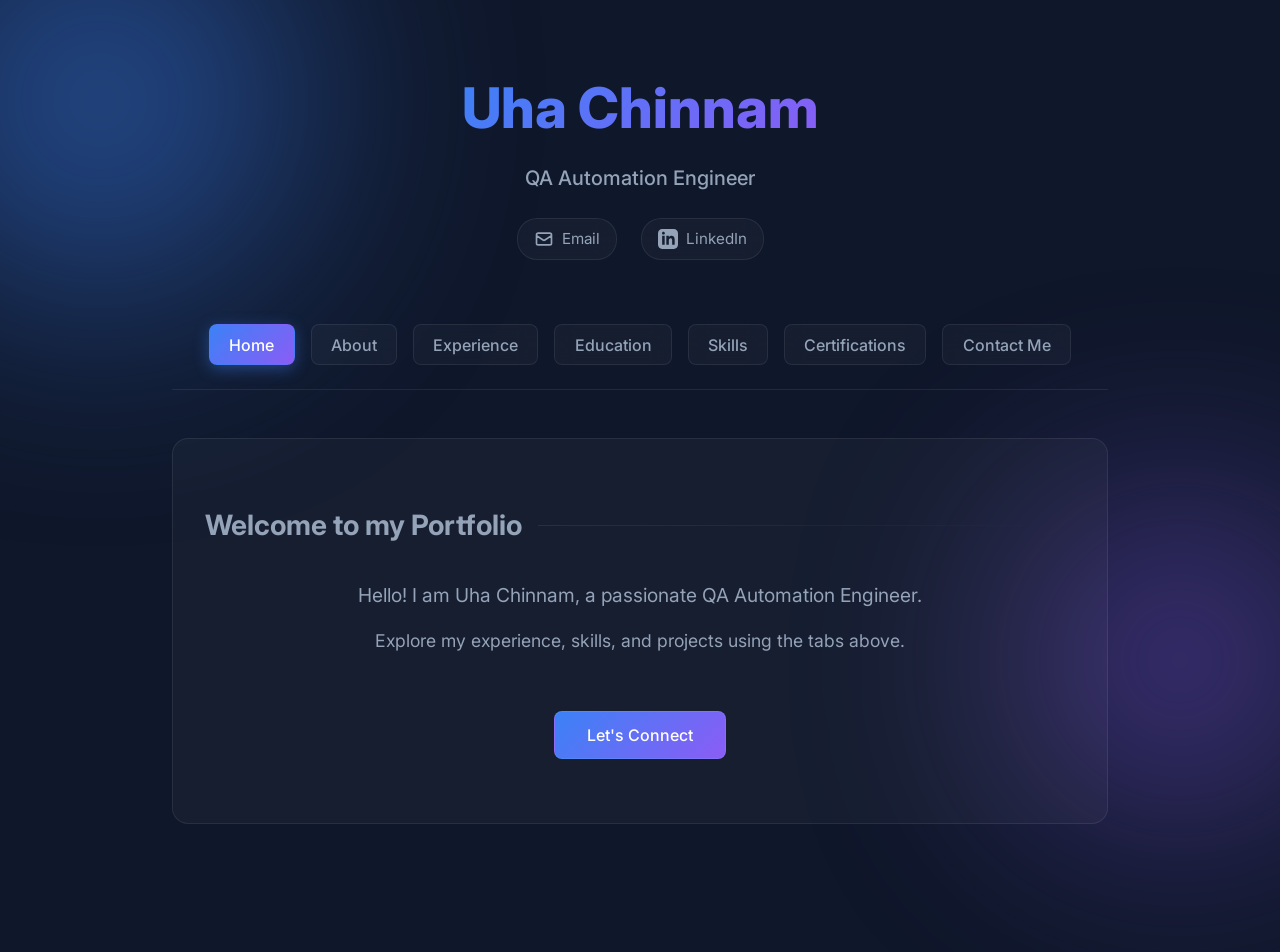
==== commit a231da1c: "Add navigation tabs and split content into different page sections" ====
--- a/index.html
+++ b/index.html
@@ -41,231 +41,283 @@
             </div>
         </header>
 
-        <!-- Professional Summary -->
-        <section>
-            <div class="summary-text">
-                QA Automation Engineer with over 7 years of experience in testing web, mobile, and API applications across banking, healthcare, and telecom domains. Skilled in Selenium, Cypress, Playwright, Appium, and Rest Assured, I design robust automation frameworks (POM, BDD, Data-Driven) integrated with Jenkins and GitHub Actions for CI/CD. Proficient in Java, Python, and SQL, I ensure high-quality releases through efficient test design, performance validation, and continuous integration. Passionate about automation, process optimization, and collaboration, I focus on improving software reliability and accelerating delivery in fast-paced Agile environments.
-            </div>
-        </section>
-
-        <!-- Technical Skills -->
-        <section>
-            <h2>Technical Skills</h2>
-            <div class="skills-grid">
-                
-                <div class="glass-card">
-                    <h3>Core Competencies</h3>
-                    <div class="tag-list">
-                        
-                        <span class="tag">Selenium</span>
-                        
-                        <span class="tag">Cypress</span>
-                        
-                        <span class="tag">Playwright</span>
-                        
-                        <span class="tag">Appium</span>
-                        
-                        <span class="tag">REST API</span>
-                        
-                        <span class="tag">Jenkins</span>
-                        
-                        <span class="tag">Java</span>
-                        
-                        <span class="tag">SQL</span>
-                        
-                        <span class="tag">LoadRunner</span>
-                        
-                        <span class="tag">JMeter</span>
-                        
-                        <span class="tag">Testing</span>
-                        
-                    </div>
-                </div>
-                
-            </div>
-        </section>
-
-        <!-- Experience -->
-        <section>
-            <h2>Professional Experience</h2>
-            <div class="experience-list">
-                
-                <div class="glass-card">
-                    <div class="exp-header">
-                        <div>
-                            <div class="exp-role">Quality Assurance Engineer</div>
-                            <div class="exp-company">Charles River Development</div>
-                        </div>
-                        <div class="exp-date">February 2026 - Present</div>
-                    </div>
-                    <ul class="exp-details">
-                        
-                        <li>Currently working as a Quality Assurance Engineer focusing on automation and release validation.</li>
-                        
-                    </ul>
-                </div>
-                
-                <div class="glass-card">
-                    <div class="exp-header">
-                        <div>
-                            <div class="exp-role">Keyboard Shortcut Specialist</div>
-                            <div class="exp-company">micro1</div>
-                        </div>
-                        <div class="exp-date">January 2026 - March 2026</div>
-                    </div>
-                    <ul class="exp-details">
-                        
-                        <li>Contributed to specialized efficiency mappings and process optimization.</li>
-                        
-                    </ul>
-                </div>
-                
-                <div class="glass-card">
-                    <div class="exp-header">
-                        <div>
-                            <div class="exp-role">SDET</div>
-                            <div class="exp-company">Verizon</div>
-                        </div>
-                        <div class="exp-date">September 2024 - January 2026</div>
-                    </div>
-                    <ul class="exp-details">
-                        
-                        <li>Contributed to the Enterprise Automation and Data Validation Framework, focusing on improving application quality, data integrity, and deployment efficiency.</li>
-                        
-                        <li>Designed and executed Playwright automation frameworks.</li>
-                        
-                        <li>Validated complex ETL pipelines and integrated testing into CI/CD workflows.</li>
-                        
-                        <li>Collaborated closely with cross-functional Agile teams to enhance test coverage across UI, API, and database layers, ensuring faster, more reliable releases across Verizon’s enterprise platforms.</li>
-                        
-                    </ul>
-                </div>
-                
-                <div class="glass-card">
-                    <div class="exp-header">
-                        <div>
-                            <div class="exp-role">QA Engineer</div>
-                            <div class="exp-company">TD</div>
-                        </div>
-                        <div class="exp-date">February 2022 - January 2024</div>
-                    </div>
-                    <ul class="exp-details">
-                        
-                        <li>Led the development of an end-to-end test automation framework using Selenium WebDriver for UI testing and REST Assured for API validation.</li>
-                        
-                        <li>Ensured functional stability, integration accuracy, and data consistency across multiple banking applications.</li>
-                        
-                        <li>Performed SQL-based backend and ETL data validation, verifying transactional data integrity across core systems.</li>
-                        
-                        <li>Streamlined regression cycles, improved release confidence, and strengthened CI/CD-driven test automation within an Agile environment.</li>
-                        
-                    </ul>
-                </div>
-                
-                <div class="glass-card">
-                    <div class="exp-header">
-                        <div>
-                            <div class="exp-role">Software Test Engineer</div>
-                            <div class="exp-company">CVS Health</div>
-                        </div>
-                        <div class="exp-date">December 2018 - February 2022</div>
-                    </div>
-                    <ul class="exp-details">
-                        
-                        <li>Automated and validated key functionalities across healthcare and pharmacy management applications.</li>
-                        
-                        <li>Used Selenium WebDriver for web automation and SQL for backend data validation, ensuring accuracy in prescription processing, claims adjudication, and patient data workflows.</li>
-                        
-                        <li>Validated integrations between healthcare modules and APIs to maintain compliance with HIPAA and PHI standards.</li>
-                        
-                        <li>Contributed to higher product reliability and faster regression testing cycles within an Agile environment.</li>
-                        
-                    </ul>
-                </div>
-                
-            </div>
-        </section>
-
-        <!-- Certifications -->
+        <!-- Navigation Tabs -->
+        <nav class="tabs-nav">
+            <button class="tab-btn active" data-tab="home">Home</button>
+            <button class="tab-btn" data-tab="about">About</button>
+            <button class="tab-btn" data-tab="experience">Experience</button>
+            <button class="tab-btn" data-tab="education">Education</button>
+            <button class="tab-btn" data-tab="skills">Skills</button>
+            <button class="tab-btn" data-tab="certifications">Certifications</button>
+            <button class="tab-btn" data-tab="contact">Contact Me</button>
+        </nav>
         
-        <section>
-            <h2>Certifications</h2>
-            <div class="experience-list">
-                
-                <div class="glass-card">
-                    <div class="exp-header">
-                        <div>
-                            <div class="exp-role">Lean Six Sigma White Belt Certification</div>
-                            <div class="exp-company">LinkedIn</div>
-                        </div>
-                    </div>
+        <!-- Tab Contents -->
+        <div class="tab-container">
+            
+            <!-- HOME TAB -->
+            <div id="home" class="tab-content active">
+                <section>
+                    <div class="summary-text" style="text-align: center; padding: 4rem 2rem;">
+                        <h2 style="justify-content: center;">Welcome to my Portfolio</h2>
+                        <p style="margin-top: 1rem; font-size: 1.2rem;">Hello! I am Uha Chinnam, a passionate QA Automation Engineer.</p>
+                        <p style="margin-top: 1rem;">Explore my experience, skills, and projects using the tabs above.</p>
+                        <br><br>
+                        <button class="tab-btn" style="background: var(--accent-gradient); color: #fff; padding: 0.8rem 2rem;" onclick="document.querySelector('[data-tab=\'contact\']').click()">Let's Connect</button>
+                    </div>
+                </section>
+            </div>
+
+            <!-- ABOUT TAB -->
+            <div id="about" class="tab-content">
+                <section>
+                    <h2>About Me</h2>
+                    <div class="summary-text">
+                        QA Automation Engineer with over 7 years of experience in testing web, mobile, and API applications across banking, healthcare, and telecom domains. Skilled in Selenium, Cypress, Playwright, Appium, and Rest Assured, I design robust automation frameworks (POM, BDD, Data-Driven) integrated with Jenkins and GitHub Actions for CI/CD. Proficient in Java, Python, and SQL, I ensure high-quality releases through efficient test design, performance validation, and continuous integration. Passionate about automation, process optimization, and collaboration, I focus on improving software reliability and accelerating delivery in fast-paced Agile environments.
+                    </div>
+                </section>
+            </div>
+
+            <!-- EXPERIENCE TAB -->
+            <div id="experience" class="tab-content">
+                <section>
+                    <h2>Professional Experience</h2>
+                    <div class="experience-list">
+                        
+                        <div class="glass-card">
+                            <div class="exp-header">
+                                <div>
+                                    <div class="exp-role">Quality Assurance Engineer</div>
+                                    <div class="exp-company">Charles River Development</div>
+                                </div>
+                                <div class="exp-date">February 2026 - Present</div>
+                            </div>
+                            <ul class="exp-details">
+                                <li>Currently working as a Quality Assurance Engineer focusing on automation and release validation.</li>
+                            </ul>
+                        </div>
+                        
+                        <div class="glass-card">
+                            <div class="exp-header">
+                                <div>
+                                    <div class="exp-role">Keyboard Shortcut Specialist</div>
+                                    <div class="exp-company">micro1</div>
+                                </div>
+                                <div class="exp-date">January 2026 - March 2026</div>
+                            </div>
+                            <ul class="exp-details">
+                                <li>Contributed to specialized efficiency mappings and process optimization.</li>
+                            </ul>
+                        </div>
+                        
+                        <div class="glass-card">
+                            <div class="exp-header">
+                                <div>
+                                    <div class="exp-role">SDET</div>
+                                    <div class="exp-company">Verizon</div>
+                                </div>
+                                <div class="exp-date">September 2024 - January 2026</div>
+                            </div>
+                            <ul class="exp-details">
+                                <li>Contributed to the Enterprise Automation and Data Validation Framework, focusing on improving application quality, data integrity, and deployment efficiency.</li>
+                                <li>Designed and executed Playwright automation frameworks.</li>
+                                <li>Validated complex ETL pipelines and integrated testing into CI/CD workflows.</li>
+                                <li>Collaborated closely with cross-functional Agile teams to enhance test coverage across UI, API, and database layers, ensuring faster, more reliable releases across Verizon’s enterprise platforms.</li>
+                            </ul>
+                        </div>
+                        
+                        <div class="glass-card">
+                            <div class="exp-header">
+                                <div>
+                                    <div class="exp-role">QA Engineer</div>
+                                    <div class="exp-company">TD</div>
+                                </div>
+                                <div class="exp-date">February 2022 - January 2024</div>
+                            </div>
+                            <ul class="exp-details">
+                                <li>Led the development of an end-to-end test automation framework using Selenium WebDriver for UI testing and REST Assured for API validation.</li>
+                                <li>Ensured functional stability, integration accuracy, and data consistency across multiple banking applications.</li>
+                                <li>Performed SQL-based backend and ETL data validation, verifying transactional data integrity across core systems.</li>
+                                <li>Streamlined regression cycles, improved release confidence, and strengthened CI/CD-driven test automation within an Agile environment.</li>
+                            </ul>
+                        </div>
+                        
+                        <div class="glass-card">
+                            <div class="exp-header">
+                                <div>
+                                    <div class="exp-role">Software Test Engineer</div>
+                                    <div class="exp-company">CVS Health</div>
+                                </div>
+                                <div class="exp-date">December 2018 - February 2022</div>
+                            </div>
+                            <ul class="exp-details">
+                                <li>Automated and validated key functionalities across healthcare and pharmacy management applications.</li>
+                                <li>Used Selenium WebDriver for web automation and SQL for backend data validation, ensuring accuracy in prescription processing, claims adjudication, and patient data workflows.</li>
+                                <li>Validated integrations between healthcare modules and APIs to maintain compliance with HIPAA and PHI standards.</li>
+                                <li>Contributed to higher product reliability and faster regression testing cycles within an Agile environment.</li>
+                            </ul>
+                        </div>
+                        
+                    </div>
+                </section>
+            </div>
+
+            <!-- EDUCATION TAB -->
+            <div id="education" class="tab-content">
+                <section>
+                    <h2>Education</h2>
+                    <div class="experience-list">
+                        
+                        <div class="glass-card">
+                            <div class="exp-header">
+                                <div>
+                                    <div class="exp-role">Masters in Power Systems</div>
+                                    <div class="exp-company">Jawaharlal Nehru Technological University Hyderabad (JNTUH)</div>
+                                </div>
+                                <div class="exp-date">August 2019 - December 2021</div>
+                            </div>
+                        </div>
+                        
+                        <div class="glass-card">
+                            <div class="exp-header">
+                                <div>
+                                    <div class="exp-role">Bachelor of Technology - BTech, Electrical and Electronics Engineering</div>
+                                    <div class="exp-company">Anurag Group of Institutions</div>
+                                </div>
+                                <div class="exp-date">August 2012 - August 2016</div>
+                            </div>
+                        </div>
+                        
+                    </div>
+                </section>
+            </div>
+
+            <!-- SKILLS TAB -->
+            <div id="skills" class="tab-content">
+                <section>
+                    <h2>Technical Skills</h2>
+                    <div class="skills-grid">
+                        
+                        <div class="glass-card">
+                            <h3>Core Competencies</h3>
+                            <div class="tag-list">
+                                <span class="tag">Selenium</span>
+                                <span class="tag">Cypress</span>
+                                <span class="tag">Playwright</span>
+                                <span class="tag">Appium</span>
+                                <span class="tag">REST API</span>
+                                <span class="tag">Jenkins</span>
+                                <span class="tag">Java</span>
+                                <span class="tag">SQL</span>
+                                <span class="tag">LoadRunner</span>
+                                <span class="tag">JMeter</span>
+                                <span class="tag">Testing</span>
+                            </div>
+                        </div>
+                        
+                        <div class="glass-card">
+                            <h3>Tools & Technologies</h3>
+                            <div class="tag-list">
+                                <span class="tag">GitHub Actions</span>
+                                <span class="tag">CI/CD</span>
+                                <span class="tag">Postman</span>
+                                <span class="tag">JIRA</span>
+                                <span class="tag">Agile Methodology</span>
+                                <span class="tag">Maven</span>
+                                <span class="tag">TestNG</span>
+                                <span class="tag">Cucumber/BDD</span>
+                            </div>
+                        </div>
+
+                    </div>
+                </section>
+            </div>
+
+            <!-- CERTIFICATIONS TAB -->
+            <div id="certifications" class="tab-content">
+                <section>
+                    <h2>Certifications</h2>
+                    <div class="experience-list">
+                        
+                        <div class="glass-card">
+                            <div class="exp-header">
+                                <div>
+                                    <div class="exp-role">Lean Six Sigma White Belt Certification</div>
+                                    <div class="exp-company">LinkedIn</div>
+                                </div>
+                            </div>
+                        </div>
+                        
+                        <div class="glass-card">
+                            <div class="exp-header">
+                                <div>
+                                    <div class="exp-role">Data Analysis with Python</div>
+                                    <div class="exp-company">LinkedIn</div>
+                                </div>
+                            </div>
+                        </div>
+                        
+                        <div class="glass-card">
+                            <div class="exp-header">
+                                <div>
+                                    <div class="exp-role">Lean Six Sigma and RPA Dynamics</div>
+                                    <div class="exp-company">LinkedIn</div>
+                                </div>
+                            </div>
+                        </div>
+                        
+                        <div class="glass-card">
+                            <div class="exp-header">
+                                <div>
+                                    <div class="exp-role">Python 101 for Data Science</div>
+                                    <div class="exp-company">LinkedIn</div>
+                                </div>
+                            </div>
+                        </div>
+                        
+                    </div>
+                </section>
+            </div>
+
+            <!-- CONTACT TAB -->
+            <div id="contact" class="tab-content">
+                <section class="contact-card glass-card">
+                    <h2 style="justify-content: center; margin-bottom: 3rem;">Get In Touch</h2>
+                    <p style="color: var(--text-secondary); margin-bottom: 2rem;">Feel free to reach out if you'd like to collaborate or just say hi!</p>
+                    <div style="display: flex; flex-direction: column; gap: 1rem; align-items: center;">
+                        <a href="https://www.linkedin.com/in/uha-chinnam" target="_blank" rel="noopener noreferrer" class="contact-link" style="width: 100%; max-width: 300px; justify-content: center;">
+                            <svg width="24" height="24" fill="currentColor" viewBox="0 0 24 24"><path d="M19 0h-14c-2.761 0-5 2.239-5 5v14c0 2.761 2.239 5 5 5h14c2.762 0 5-2.239 5-5v-14c0-2.761-2.238-5-5-5zm-11 19h-3v-11h3v11zm-1.5-12.268c-.966 0-1.75-.79-1.75-1.764s.784-1.764 1.75-1.764 1.75.79 1.75 1.764-.783 1.764-1.75 1.764zm13.5 12.268h-3v-5.604c0-3.368-4-3.113-4 0v5.604h-3v-11h3v1.765c1.396-2.586 7-2.777 7 2.476v6.759z"/></svg>
+                            Connect on LinkedIn
+                        </a>
+                        <a href="mailto:uhachinnam@gmail.com" class="contact-link" style="width: 100%; max-width: 300px; justify-content: center;">
+                            <svg width="24" height="24" fill="none" stroke="currentColor" viewBox="0 0 24 24"><path stroke-linecap="round" stroke-linejoin="round" stroke-width="2" d="M3 8l7.89 5.26a2 2 0 002.22 0L21 8M5 19h14a2 2 0 002-2V7a2 2 0 00-2-2H5a2 2 0 00-2 2v10a2 2 0 002 2z"></path></svg>
+                            Email Me
+                        </a>
+                    </div>
+                </section>
+            </div>
+
+        </div>
+
+    </div>
+
+    <!-- Tab Switching Script -->
+    <script>
+        document.addEventListener("DOMContentLoaded", () => {
+            const tabBtns = document.querySelectorAll(".tab-btn");
+            const tabContents = document.querySelectorAll(".tab-content");
+
+            tabBtns.forEach(btn => {
+                btn.addEventListener("click", () => {
+                    tabBtns.forEach(b => b.classList.remove("active"));
+                    tabContents.forEach(c => c.classList.remove("active"));
                     
-                </div>
-                
-                <div class="glass-card">
-                    <div class="exp-header">
-                        <div>
-                            <div class="exp-role">Data Analysis with Python</div>
-                            <div class="exp-company">LinkedIn</div>
-                        </div>
-                    </div>
-                    
-                </div>
-                
-                <div class="glass-card">
-                    <div class="exp-header">
-                        <div>
-                            <div class="exp-role">Lean Six Sigma and RPA Dynamics</div>
-                            <div class="exp-company">LinkedIn</div>
-                        </div>
-                    </div>
-                    
-                </div>
-                
-                <div class="glass-card">
-                    <div class="exp-header">
-                        <div>
-                            <div class="exp-role">Python 101 for Data Science</div>
-                            <div class="exp-company">LinkedIn</div>
-                        </div>
-                    </div>
-                    
-                </div>
-                
-            </div>
-        </section>
-        
-
-        <!-- Education -->
-        
-        <section>
-            <h2>Education</h2>
-            <div class="experience-list">
-                
-                <div class="glass-card">
-                    <div class="exp-header">
-                        <div>
-                            <div class="exp-role">Masters in Power Systems</div>
-                            <div class="exp-company">Jawaharlal Nehru Technological University Hyderabad (JNTUH)</div>
-                        </div>
-                        <div class="exp-date">August 2019 - December 2021</div>
-                    </div>
-                </div>
-                
-                <div class="glass-card">
-                    <div class="exp-header">
-                        <div>
-                            <div class="exp-role">Bachelor of Technology - BTech, Electrical and Electronics Engineering</div>
-                            <div class="exp-company">Anurag Group of Institutions</div>
-                        </div>
-                        <div class="exp-date">August 2012 - August 2016</div>
-                    </div>
-                </div>
-                
-            </div>
-        </section>
-        
-
-    </div>
+                    btn.classList.add("active");
+                    const targetId = btn.getAttribute("data-tab");
+                    document.getElementById(targetId).classList.add("active");
+                });
+            });
+        });
+    </script>
 </body>
 </html>
--- a/static/style.css
+++ b/static/style.css
@@ -265,3 +265,62 @@
   .container { padding: 2rem 1rem; }
   .exp-header { flex-direction: column; }
 }
+
+/* Tabs Navigation Styles */
+.tabs-nav {
+  display: flex;
+  justify-content: center;
+  flex-wrap: wrap;
+  gap: 1rem;
+  margin-bottom: 3rem;
+  padding-bottom: 1.5rem;
+  border-bottom: 1px solid var(--card-border);
+  animation: fadeInDown 1s ease-out;
+}
+
+.tab-btn {
+  background: var(--card-bg);
+  border: 1px solid var(--card-border);
+  color: var(--text-secondary);
+  padding: 0.6rem 1.2rem;
+  border-radius: 8px;
+  font-size: 1rem;
+  font-weight: 500;
+  cursor: pointer;
+  transition: all 0.3s ease;
+  backdrop-filter: blur(10px);
+}
+
+.tab-btn:hover {
+  background: var(--hover-bg);
+  color: var(--text-primary);
+  transform: translateY(-2px);
+}
+
+.tab-btn.active {
+  background: var(--accent-gradient);
+  color: #fff;
+  border-color: transparent;
+  box-shadow: 0 4px 15px rgba(59, 130, 246, 0.4);
+}
+
+.tab-content {
+  display: none;
+  animation: fadeIn 0.5s ease-out forwards;
+}
+
+.tab-content.active {
+  display: block;
+}
+
+@keyframes fadeIn {
+  from { opacity: 0; transform: translateY(15px); }
+  to { opacity: 1; transform: translateY(0); }
+}
+
+.contact-card {
+  text-align: center;
+  padding: 4rem 2rem;
+  max-width: 600px;
+  margin: 0 auto;
+}
